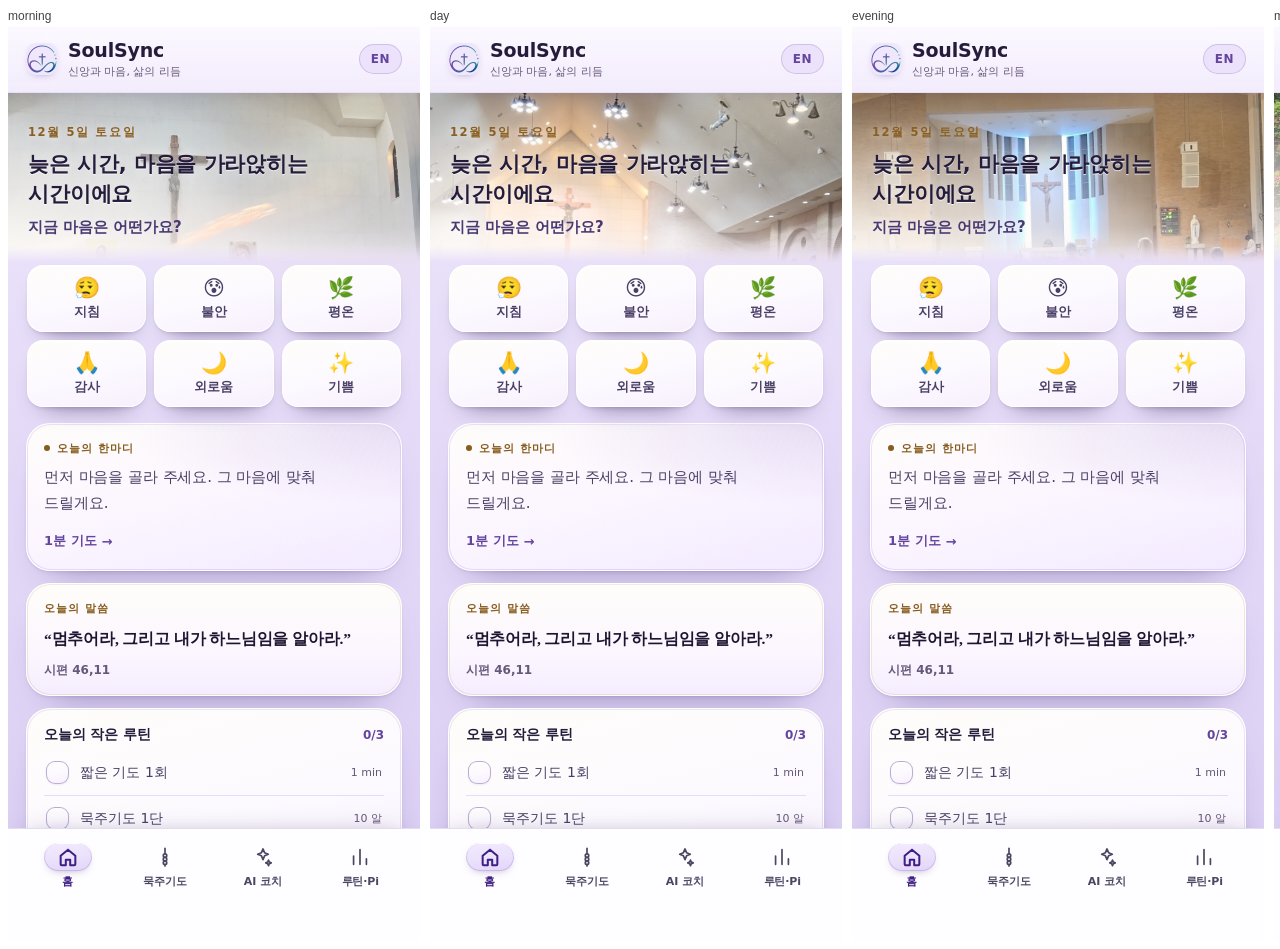
==== _shot.html @ 6e955900 "Turn the home hero into a slim, hour-by-hour chapel plate The dark chapel photograph took a third of" ====
<!doctype html>
<html lang="ko">
<head>
<meta charset="utf-8" />
<title>SoulSync · 412×915 capture</title>
<style>
  html, body { margin: 0; padding: 0; background: #ffffff; font: 12px/1.4 sans-serif; }
  .row { display: flex; gap: 10px; padding: 8px; align-items: flex-start; }
  .col { width: 412px; }
  .cap { height: 18px; color: #444; }
  iframe { display: block; width: 412px; height: 915px; border: 0; }
</style>
</head>
<body>
  <div class="row">
    <div class="col">
      <div class="cap">morning</div>
      <iframe data-slot="morning" src="/" title="morning"></iframe>
    </div>
    <div class="col">
      <div class="cap">day</div>
      <iframe data-slot="day" src="/" title="day"></iframe>
    </div>
    <div class="col">
      <div class="cap">evening</div>
      <iframe data-slot="evening" src="/" title="evening"></iframe>
    </div>
    <div class="col">
      <div class="cap">morning · garden alt</div>
      <iframe data-slot="morning" data-photo="assets/hero-garden.webp" src="/" title="garden"></iframe>
    </div>
  </div>
  <script>
    // Test harness only: pin each frame to one time-of-day plate so all three
    // can be captured at once, whatever the clock says.
    document.querySelectorAll('iframe').forEach(function (f) {
      f.addEventListener('load', function () {
        var doc = f.contentDocument;
        if (!doc || !doc.body) return;
        doc.body.setAttribute('data-hero', f.getAttribute('data-slot'));
        var photo = f.getAttribute('data-photo');
        if (photo) doc.body.style.setProperty('--hero-photo', 'url("' + photo + '")');
      });
    });
  </script>
</body>
</html>
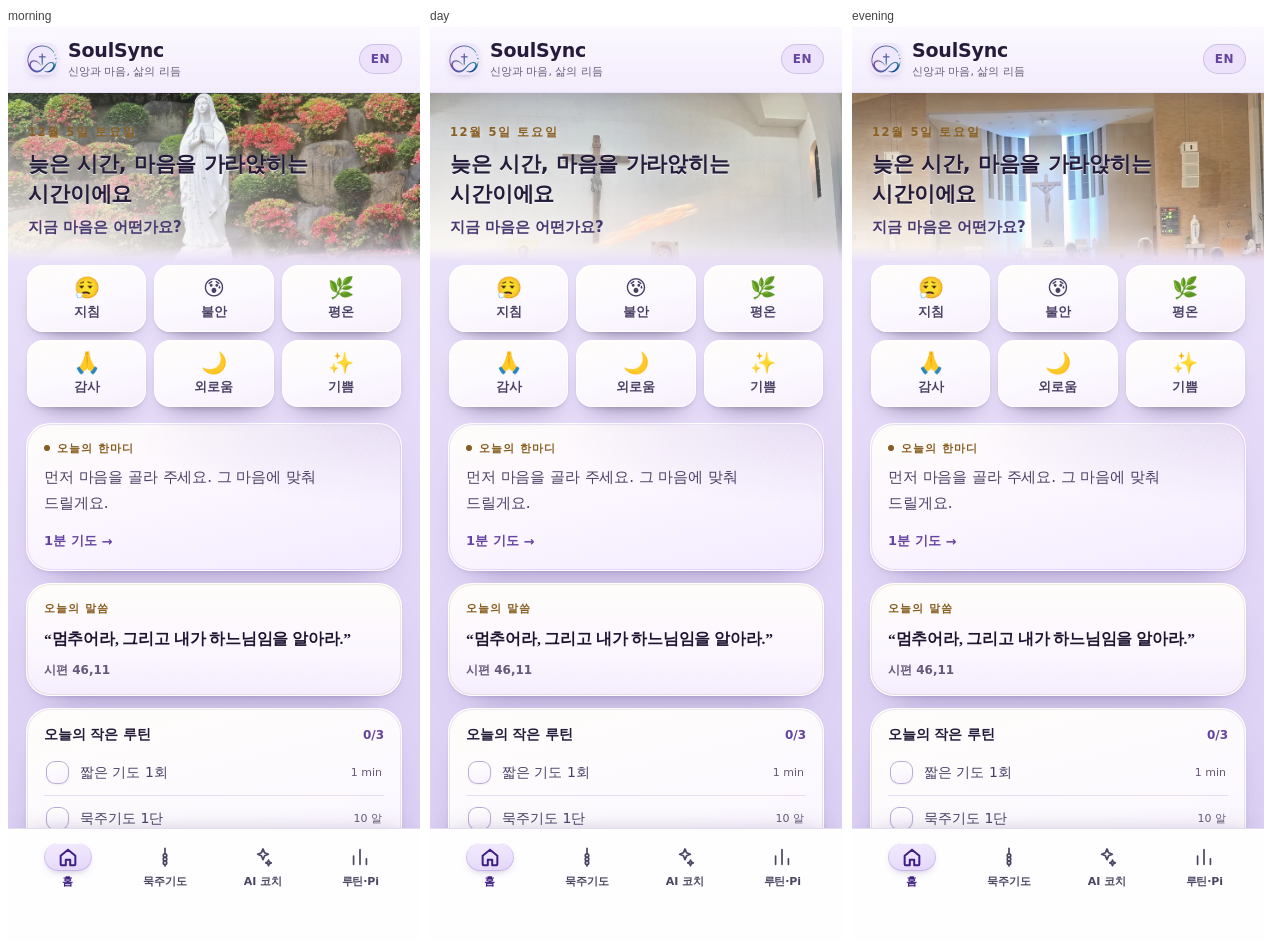
==== commit feb7881d: "Give the morning its garden shrine and midday the sunbeam chapel Looking at all three plates in a ph" ====
--- a/_shot.html
+++ b/_shot.html
@@ -25,10 +25,6 @@
       <div class="cap">evening</div>
       <iframe data-slot="evening" src="/" title="evening"></iframe>
     </div>
-    <div class="col">
-      <div class="cap">morning · garden alt</div>
-      <iframe data-slot="morning" data-photo="assets/hero-garden.webp" src="/" title="garden"></iframe>
-    </div>
   </div>
   <script>
     // Test harness only: pin each frame to one time-of-day plate so all three
@@ -38,8 +34,6 @@
         var doc = f.contentDocument;
         if (!doc || !doc.body) return;
         doc.body.setAttribute('data-hero', f.getAttribute('data-slot'));
-        var photo = f.getAttribute('data-photo');
-        if (photo) doc.body.style.setProperty('--hero-photo', 'url("' + photo + '")');
       });
     });
   </script>
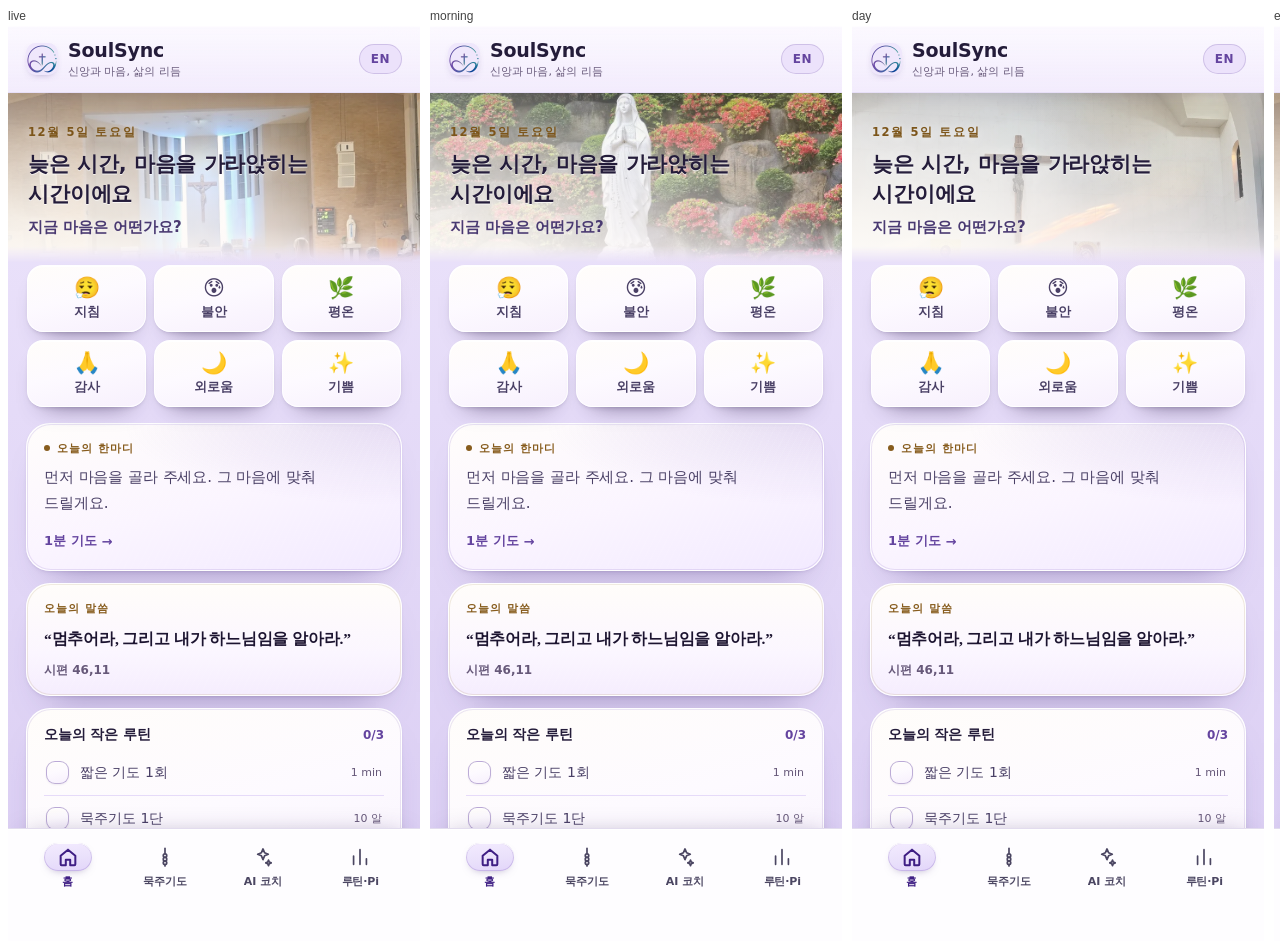
==== commit 6aaa065b: "Refresh the capture frame query" ====
--- a/_shot.html
+++ b/_shot.html
@@ -14,6 +14,10 @@
 <body>
   <div class="row">
     <div class="col">
+      <div class="cap">live</div>
+      <iframe data-live="1" src="/" title="live"></iframe>
+    </div>
+    <div class="col">
       <div class="cap">morning</div>
       <iframe data-slot="morning" src="/" title="morning"></iframe>
     </div>
@@ -27,13 +31,20 @@
     </div>
   </div>
   <script>
-    // Test harness only: pin each frame to one time-of-day plate so all three
-    // can be captured at once, whatever the clock says.
+    // Test harness only. Each frame is pinned to one time-of-day plate so all
+    // of them can be captured at once, whatever the clock says; the "live"
+    // frame is left alone. ?night=1 puts every frame in focus mode, to check
+    // the dark face of the new bright plate.
+    var night = /(?:^|[?&])night=1(?:&|$)/.test(location.search);
     document.querySelectorAll('iframe').forEach(function (f) {
       f.addEventListener('load', function () {
         var doc = f.contentDocument;
         if (!doc || !doc.body) return;
-        doc.body.setAttribute('data-hero', f.getAttribute('data-slot'));
+        if (f.dataset.slot) doc.body.setAttribute('data-hero', f.dataset.slot);
+        if (night) {
+          var frameEl = doc.querySelector('.phone-frame');
+          if (frameEl) frameEl.classList.add('focus-mode');
+        }
       });
     });
   </script>
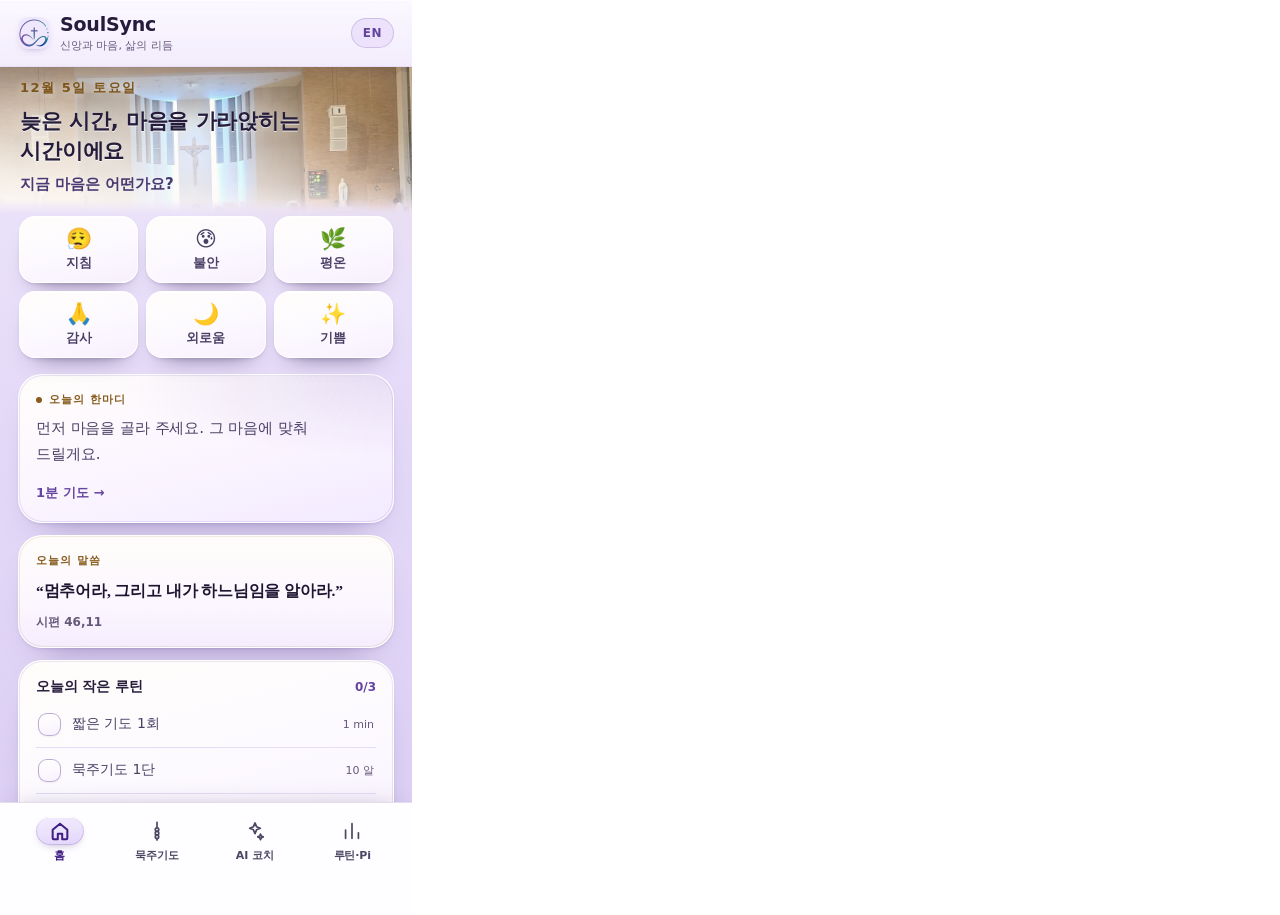
==== commit 56952e2a: "Temporary capture frame for the banner check" ====
--- a/_shot.html
+++ b/_shot.html
@@ -1,52 +1,21 @@
 <!doctype html>
-<html lang="ko">
-<head>
-<meta charset="utf-8" />
-<title>SoulSync · 412×915 capture</title>
+<html><head><meta charset="utf-8"><title>capture</title>
 <style>
-  html, body { margin: 0; padding: 0; background: #ffffff; font: 12px/1.4 sans-serif; }
-  .row { display: flex; gap: 10px; padding: 8px; align-items: flex-start; }
-  .col { width: 412px; }
-  .cap { height: 18px; color: #444; }
-  iframe { display: block; width: 412px; height: 915px; border: 0; }
-</style>
-</head>
+  html,body{margin:0;padding:0;background:#fff}
+  #frame{width:412px;height:915px;border:0;display:block}
+</style></head>
 <body>
-  <div class="row">
-    <div class="col">
-      <div class="cap">live</div>
-      <iframe data-live="1" src="/" title="live"></iframe>
-    </div>
-    <div class="col">
-      <div class="cap">morning</div>
-      <iframe data-slot="morning" src="/" title="morning"></iframe>
-    </div>
-    <div class="col">
-      <div class="cap">day</div>
-      <iframe data-slot="day" src="/" title="day"></iframe>
-    </div>
-    <div class="col">
-      <div class="cap">evening</div>
-      <iframe data-slot="evening" src="/" title="evening"></iframe>
-    </div>
-  </div>
-  <script>
-    // Test harness only. Each frame is pinned to one time-of-day plate so all
-    // of them can be captured at once, whatever the clock says; the "live"
-    // frame is left alone. ?night=1 puts every frame in focus mode, to check
-    // the dark face of the new bright plate.
-    var night = /(?:^|[?&])night=1(?:&|$)/.test(location.search);
-    document.querySelectorAll('iframe').forEach(function (f) {
-      f.addEventListener('load', function () {
-        var doc = f.contentDocument;
-        if (!doc || !doc.body) return;
-        if (f.dataset.slot) doc.body.setAttribute('data-hero', f.dataset.slot);
-        if (night) {
-          var frameEl = doc.querySelector('.phone-frame');
-          if (frameEl) frameEl.classList.add('focus-mode');
-        }
-      });
-    });
-  </script>
-</body>
-</html>
+<iframe id="frame" src="/"></iframe>
+<script>
+  var q = new URLSearchParams(location.search);
+  var f = document.getElementById('frame');
+  f.addEventListener('load', function(){
+    setTimeout(function(){
+      try {
+        var d = f.contentDocument;
+        if (q.get('focus')) { var b = d.getElementById('focusBtn'); if (b) b.click(); }
+      } catch (e) {}
+    }, 500);
+  });
+</script>
+</body></html>
